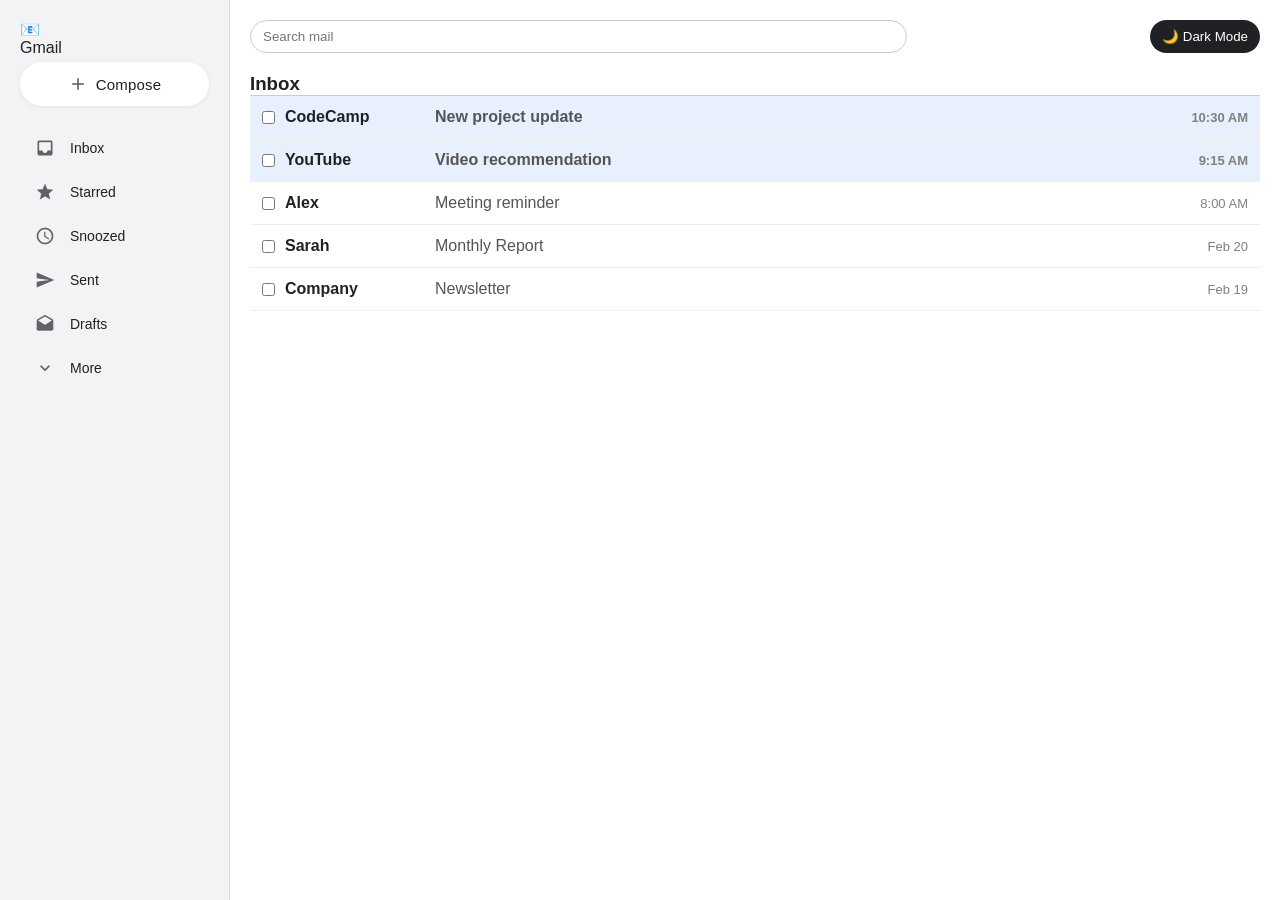
==== index.html @ a557f691 "first commit: gmail clone basic ui" ====
<!DOCTYPE html>
<html lang="en">
<head>
  <meta charset="UTF-8">
  <meta name="viewport" content="width=device-width, initial-scale=1.0">
  <title>My Mail</title>
  <!-- Google Material Icons -->
  <link href="https://fonts.googleapis.com/icon?family=Material+Icons" rel="stylesheet">
  <link rel="stylesheet" href="style.css">
</head>
<body>
  <!-- Sidebar -->
  <div class="sidebar">
    <div class="gmail-logo">📧 Gmail</div>
    <button class="compose-btn">
      <span class="material-icons">add</span>
      Compose
    </button>
    <ul class="menu">
      <li><span class="material-icons">inbox</span> Inbox</li>
      <li><span class="material-icons">star</span> Starred</li>
      <li><span class="material-icons">schedule</span> Snoozed</li>
      <li><span class="material-icons">send</span> Sent</li>
      <li><span class="material-icons">drafts</span> Drafts</li>
      <li><span class="material-icons">expand_more</span> More</li>
    </ul>
  </div>

  <!-- Main area -->
  <div class="main">
    <div class="topbar">
      <input type="text" placeholder="Search mail">
      <button id="darkToggle">🌙 Dark Mode</button>
    </div>

    <h3>Inbox</h3>
    <div class="mail-list">
      <div class="mail unread">
        <input type="checkbox">
        <span class="from">CodeCamp</span>
        <span class="subject">New project update</span>
        <span class="time">10:30 AM</span>
      </div>

      <div class="mail unread">
        <input type="checkbox">
        <span class="from">YouTube</span>
        <span class="subject">Video recommendation</span>
        <span class="time">9:15 AM</span>
      </div>

      <div class="mail">
        <input type="checkbox">
        <span class="from">Alex</span>
        <span class="subject">Meeting reminder</span>
        <span class="time">8:00 AM</span>
      </div>

      <div class="mail">
        <input type="checkbox">
        <span class="from">Sarah</span>
        <span class="subject">Monthly Report</span>
        <span class="time">Feb 20</span>
      </div>

      <div class="mail">
        <input type="checkbox">
        <span class="from">Company</span>
        <span class="subject">Newsletter</span>
        <span class="time">Feb 19</span>
      </div>
    </div>
  </div>

  <script src="script.js"></script>
</body>
</html>
---- style.css ----
* {
  margin: 0;
  padding: 0;
  box-sizing: border-box;
}

body {
  font-family: Arial, sans-serif;
  display: flex;
  height: 100vh;
  background: #ffffff;
  color: #202124;
  transition: background 0.3s, color 0.3s;
}

.sidebar {
  width: 230px;
  background: #f1f3f4;
  padding: 20px;
  height: 100vh;
  border-right: 1px solid #ddd;
}

.logo {
  display: flex;
  align-items: center;
  gap: 10px;
  font-size: 22px;
  font-weight: 500;
  margin-bottom: 20px;
}

.gmail-logo {
  width: 32px;
  height: 42px;
  display: inline-block;
  vertical-align: middle;
  
}

.gmail-title {
  font-family: 'Arial', sans-serif;
  font-size: 22px;
  color: #202124;
  font-weight: 500;
  letter-spacing: 0.5px;
}

.dark-mode .gmail-title {
  color: #e8eaed;
}

.compose-btn {
  width: 100%;
  padding: 12px 0;
  margin-bottom: 20px;
  border: none;
  background: #fff;
  color: #202124;
  font-size: 15px;
  cursor: pointer;
  border-radius: 24px;
  font-weight: 500;
  box-shadow: 0 1px 4px rgba(60,64,67,0.08);
  letter-spacing: 0.2px;
  transition: background 0.2s, box-shadow 0.2s;
  display: flex;
  align-items: center;
  justify-content: center;
  gap: 8px;
}

.compose-btn:hover {
  background: #f1f3f4;
  box-shadow: 0 2px 8px rgba(60,64,67,0.12);
}

.sidebar ul {
  list-style: none;
  padding: 0;
  margin: 0;
}

.sidebar li {
  display: flex;
  align-items: center;
  gap: 15px;
  padding: 12px 15px;
  cursor: pointer;
  border-radius: 20px;
  font-size: 14px;
  color: #202124;
  transition: background 0.2s;
}

.sidebar li:hover {
  background: #e0e0e0;
}

.material-icons {
  font-size: 20px;
  color: #5f6368;
}

.main {
  flex: 1;
  padding: 20px;
  overflow-y: auto;
}

.topbar {
  display: flex;
  justify-content: space-between;
  margin-bottom: 20px;
}

.topbar input {
  width: 65%;
  padding: 8px 12px;
  border: 1px solid #ccc;
  border-radius: 20px;
}

.topbar button {
  padding: 8px 12px;
  border: none;
  background: #202124;
  color: white;
  border-radius: 20px;
  cursor: pointer;
  transition: background 0.2s;
}

.topbar button:hover {
  background: #333;
}

.mail-list {
  border-top: 1px solid #ccc;
}

.mail {
  display: flex;
  align-items: center;
  border-bottom: 1px solid #eee;
  padding: 12px;
  transition: background 0.2s;
  cursor: pointer;
}

.mail:hover {
  background: #f8f9fa;
}

.mail input {
  margin-right: 10px;
}

.mail .from {
  width: 150px;
  font-weight: bold;
}

.mail .subject {
  flex: 1;
  color: #555;
}

.mail .time {
  color: gray;
  font-size: 13px;
}

.mail.unread {
  background: #e8f0fe;
  font-weight: bold;
}

.dark-mode {
  background: #202124;
  color: #e8eaed;
}

.dark-mode .sidebar {
  background: #303134;
  border-right: 1px solid #444;
}

.dark-mode .compose-btn {
  background: #303134;
  color: #e8eaed;
  border: none;
  box-shadow: 0 1px 4px rgba(60,64,67,0.18);
}

.dark-mode .compose-btn:hover {
  background: #444;
  box-shadow: 0 2px 8px rgba(60,64,67,0.28);
}

.dark-mode .mail:hover {
  background: #3c4043;
}

.dark-mode .mail.unread {
  background: #2d2f31;
}

.dark-mode .sidebar li {
  color: #e8eaed;
}

.dark-mode .material-icons {
  color: #bbb;
}
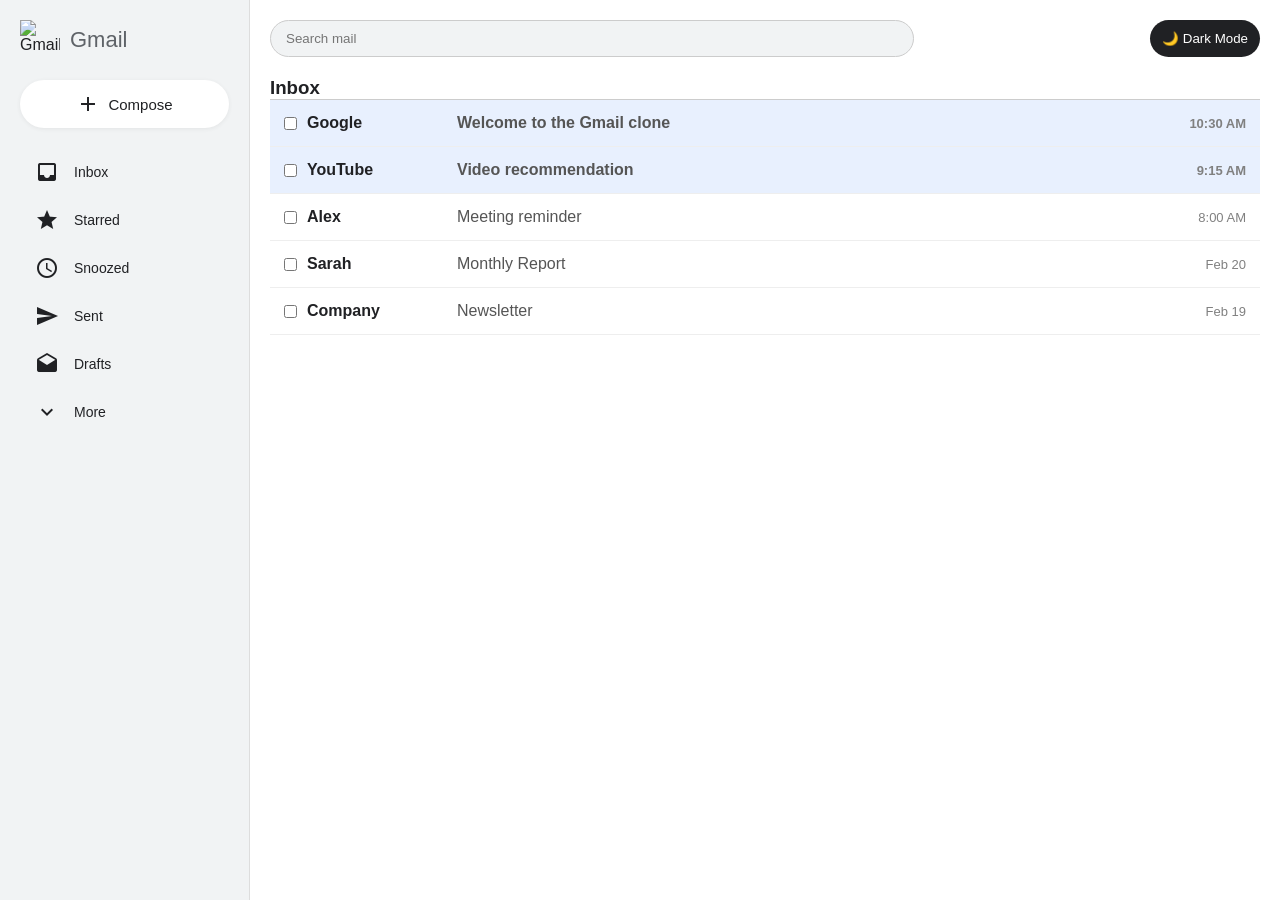
==== commit b8a63502: "UI update: Gmail logo + sidebar layout + checkbox fix" ====
--- a/index.html
+++ b/index.html
@@ -3,20 +3,24 @@
 <head>
   <meta charset="UTF-8">
   <meta name="viewport" content="width=device-width, initial-scale=1.0">
-  <title>My Mail</title>
-  <!-- Google Material Icons -->
+  <title>Gmail Clone</title>
   <link href="https://fonts.googleapis.com/icon?family=Material+Icons" rel="stylesheet">
   <link rel="stylesheet" href="style.css">
 </head>
 <body>
   <!-- Sidebar -->
   <div class="sidebar">
-    <div class="gmail-logo">📧 Gmail</div>
+    <div class="logo">
+      <img src="https://www.gstatic.com/images/branding/product/1x/gmail_2020q4_48dp.png" alt="Gmail">
+      <span class="gmail-title">Gmail</span>
+    </div>
+
     <button class="compose-btn">
       <span class="material-icons">add</span>
       Compose
     </button>
-    <ul class="menu">
+
+    <ul>
       <li><span class="material-icons">inbox</span> Inbox</li>
       <li><span class="material-icons">star</span> Starred</li>
       <li><span class="material-icons">schedule</span> Snoozed</li>
@@ -26,7 +30,7 @@
     </ul>
   </div>
 
-  <!-- Main area -->
+  <!-- Main Section -->
   <div class="main">
     <div class="topbar">
       <input type="text" placeholder="Search mail">
@@ -37,8 +41,8 @@
     <div class="mail-list">
       <div class="mail unread">
         <input type="checkbox">
-        <span class="from">CodeCamp</span>
-        <span class="subject">New project update</span>
+        <span class="from">Google</span>
+        <span class="subject">Welcome to the Gmail clone</span>
         <span class="time">10:30 AM</span>
       </div>
 
--- a/style.css
+++ b/style.css
@@ -13,8 +13,9 @@
   transition: background 0.3s, color 0.3s;
 }
 
+/* Sidebar */
 .sidebar {
-  width: 230px;
+  width: 250px;
   background: #f1f3f4;
   padding: 20px;
   height: 100vh;
@@ -25,29 +26,19 @@
   display: flex;
   align-items: center;
   gap: 10px;
-  font-size: 22px;
-  font-weight: 500;
   margin-bottom: 20px;
 }
 
-.gmail-logo {
-  width: 32px;
-  height: 42px;
-  display: inline-block;
-  vertical-align: middle;
-  
+.logo img {
+  width: 40px;
+  height: 40px;
 }
 
 .gmail-title {
-  font-family: 'Arial', sans-serif;
   font-size: 22px;
-  color: #202124;
   font-weight: 500;
-  letter-spacing: 0.5px;
-}
-
-.dark-mode .gmail-title {
-  color: #e8eaed;
+  color: #5f6368;
+  font-family: "Product Sans", Arial, sans-serif;
 }
 
 .compose-btn {
@@ -55,19 +46,18 @@
   padding: 12px 0;
   margin-bottom: 20px;
   border: none;
-  background: #fff;
+  background: white;
   color: #202124;
   font-size: 15px;
   cursor: pointer;
   border-radius: 24px;
   font-weight: 500;
   box-shadow: 0 1px 4px rgba(60,64,67,0.08);
-  letter-spacing: 0.2px;
-  transition: background 0.2s, box-shadow 0.2s;
   display: flex;
   align-items: center;
   justify-content: center;
   gap: 8px;
+  transition: 0.2s;
 }
 
 .compose-btn:hover {
@@ -77,8 +67,6 @@
 
 .sidebar ul {
   list-style: none;
-  padding: 0;
-  margin: 0;
 }
 
 .sidebar li {
@@ -94,14 +82,10 @@
 }
 
 .sidebar li:hover {
-  background: #e0e0e0;
+  background: #e8eaed;
 }
 
-.material-icons {
-  font-size: 20px;
-  color: #5f6368;
-}
-
+/* Main Section */
 .main {
   flex: 1;
   padding: 20px;
@@ -116,9 +100,10 @@
 
 .topbar input {
   width: 65%;
-  padding: 8px 12px;
+  padding: 10px 15px;
   border: 1px solid #ccc;
-  border-radius: 20px;
+  border-radius: 25px;
+  background: #f1f3f4;
 }
 
 .topbar button {
@@ -128,11 +113,6 @@
   color: white;
   border-radius: 20px;
   cursor: pointer;
-  transition: background 0.2s;
-}
-
-.topbar button:hover {
-  background: #333;
 }
 
 .mail-list {
@@ -143,13 +123,14 @@
   display: flex;
   align-items: center;
   border-bottom: 1px solid #eee;
-  padding: 12px;
-  transition: background 0.2s;
+  padding: 14px;
   cursor: pointer;
+  transition: background 0.2s, box-shadow 0.2s;
 }
 
 .mail:hover {
   background: #f8f9fa;
+  box-shadow: inset 3px 0 #1a73e8;
 }
 
 .mail input {
@@ -176,6 +157,7 @@
   font-weight: bold;
 }
 
+/* Dark Mode */
 .dark-mode {
   background: #202124;
   color: #e8eaed;
@@ -183,33 +165,18 @@
 
 .dark-mode .sidebar {
   background: #303134;
-  border-right: 1px solid #444;
 }
 
 .dark-mode .compose-btn {
   background: #303134;
   color: #e8eaed;
-  border: none;
-  box-shadow: 0 1px 4px rgba(60,64,67,0.18);
-}
-
-.dark-mode .compose-btn:hover {
-  background: #444;
-  box-shadow: 0 2px 8px rgba(60,64,67,0.28);
 }
 
 .dark-mode .mail:hover {
   background: #3c4043;
+  box-shadow: inset 3px 0 #8ab4f8;
 }
 
 .dark-mode .mail.unread {
   background: #2d2f31;
 }
-
-.dark-mode .sidebar li {
-  color: #e8eaed;
-}
-
-.dark-mode .material-icons {
-  color: #bbb;
-}
